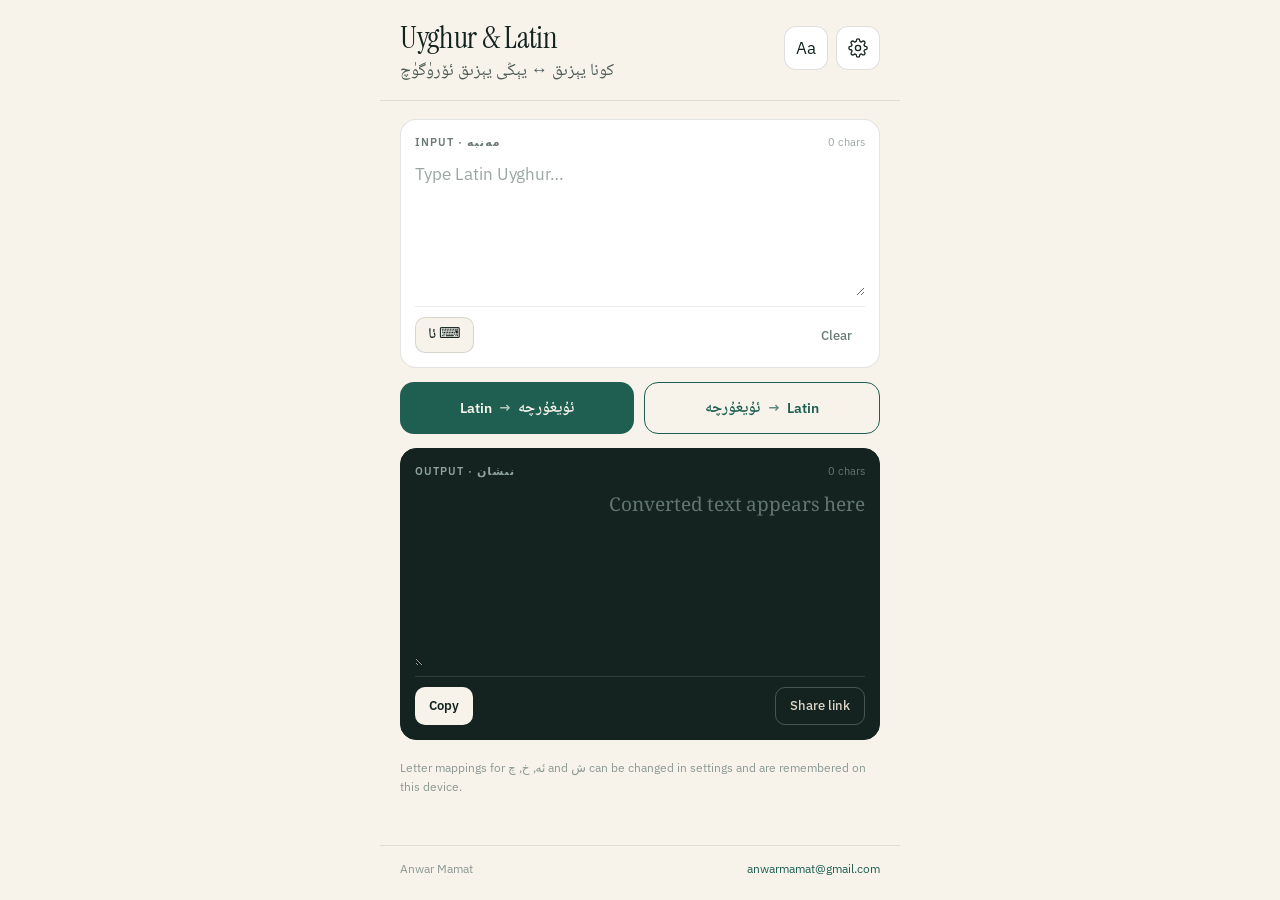
==== index.html @ f1167381 "Updated UI" ====
<!DOCTYPE html>
<html lang="en">
<head>
<meta charset="utf-8">
<meta name="viewport" content="width=device-width, initial-scale=1">
<meta name="description" content="Convert between the Uyghur Arabic script (كونا يېزىق) and Latin Uyghur (يېڭى يېزىق).">
<meta name="apple-mobile-web-app-capable" content="yes">
<meta name="apple-mobile-web-app-status-bar-style" content="black-translucent">
<title>Uyghur &amp; Latin — Alphabet Converter</title>
<link rel="preconnect" href="https://fonts.googleapis.com">
<link rel="preconnect" href="https://fonts.gstatic.com" crossorigin>
<link href="https://fonts.googleapis.com/css2?family=Instrument+Serif:ital@0;1&family=IBM+Plex+Sans:wght@400;500;600&family=Noto+Naskh+Arabic:wght@400;500;700&display=swap" rel="stylesheet">
<style>
  *, *::before, *::after { box-sizing: border-box; -webkit-tap-highlight-color: transparent; }

  :root {
    --paper: #F7F3EA;
    --paper-2: #EDE7DA;
    --keys-bg: #E4DFD1;
    --card: #FFFFFF;
    --ink: #14231F;
    --ink-2: #4A5A55;
    --muted: #6B7A75;
    --muted-2: #8B9893;
    --faint: #9AA7A2;
    --green: #1E5F52;
    --green-dark: #17493F;
    --rust: #C2542A;
    --line: rgba(20, 35, 31, 0.12);
    --line-soft: rgba(20, 35, 31, 0.08);
    --line-strong: rgba(20, 35, 31, 0.14);
    --on-dark: #F7F3EA;
    --on-dark-muted: #8FA39C;
    --on-dark-faint: #62766F;
    --serif: 'Instrument Serif', Georgia, 'Times New Roman', serif;
    --sans: 'IBM Plex Sans', system-ui, -apple-system, sans-serif;
    --arabic: 'Noto Naskh Arabic', 'UKIJ Tuz Tom', 'Scheherazade New', serif;
  }

  html { -webkit-text-size-adjust: 100%; }
  body {
    margin: 0;
    background: var(--paper-2);
    color: var(--ink);
    font-family: var(--sans);
    font-size: 15px;
    line-height: 1.5;
  }
  button { font-family: inherit; }
  textarea { font-family: inherit; }
  a { color: var(--green); text-decoration: none; }
  a:hover { color: var(--rust); }
  :focus-visible { outline: 2px solid var(--green); outline-offset: 2px; }

  @keyframes riseIn {
    from { transform: translateY(14px); opacity: 0; }
    to   { transform: translateY(0);    opacity: 1; }
  }

  .app {
    min-height: 100vh;
    min-height: 100dvh;
    background: var(--paper);
    display: flex;
    flex-direction: column;
    align-items: center;
  }
  .shell {
    width: 100%;
    max-width: 520px;
    display: flex;
    flex-direction: column;
    min-height: 100vh;
    min-height: 100dvh;
  }

  /* ---------- header ---------- */
  .site-head {
    padding: 22px 20px 16px;
    display: flex;
    align-items: flex-start;
    justify-content: space-between;
    gap: 12px;
    border-bottom: 1px solid rgba(20, 35, 31, 0.10);
  }
  .titles { display: flex; flex-direction: column; gap: 4px; }
  .titles h1 {
    margin: 0;
    font-family: var(--serif);
    font-size: 31px;
    font-weight: 400;
    line-height: 1.05;
    letter-spacing: -0.01em;
  }
  .subtitle {
    font-family: var(--arabic);
    direction: rtl;
    font-size: 17px;
    color: var(--ink-2);
    line-height: 1.5;
  }
  .head-actions { display: flex; gap: 8px; flex-shrink: 0; padding-top: 4px; }
  .icon-btn {
    width: 44px;
    height: 44px;
    border-radius: 12px;
    border: 1px solid var(--line-strong);
    background: var(--card);
    color: var(--ink);
    font-size: 17px;
    cursor: pointer;
    display: flex;
    align-items: center;
    justify-content: center;
    transition: border-color 0.15s, color 0.15s;
  }
  .icon-btn:hover { border-color: var(--green); color: var(--green); }

  /* ---------- main ---------- */
  main {
    flex: 1;
    padding: 18px 20px 24px;
    display: flex;
    flex-direction: column;
    gap: 14px;
  }
  .pane {
    background: var(--card);
    border: 1px solid var(--line);
    border-radius: 16px;
    padding: 14px;
    display: flex;
    flex-direction: column;
    gap: 10px;
  }
  .pane--out { background: var(--ink); border-color: var(--ink); }
  .pane-head {
    display: flex;
    align-items: baseline;
    justify-content: space-between;
    gap: 10px;
  }
  .pane-head label {
    font-size: 11px;
    font-weight: 600;
    letter-spacing: 0.09em;
    text-transform: uppercase;
    color: var(--muted);
  }
  .pane--out .pane-head label { color: var(--on-dark-muted); }
  .count { font-size: 11px; font-variant-numeric: tabular-nums; color: var(--faint); }
  .pane--out .count { color: var(--on-dark-faint); }

  .pane textarea {
    width: 100%;
    min-height: 118px;
    resize: vertical;
    border: 0;
    outline: none;
    background: transparent;
    color: var(--ink);
    font-size: 17px;
    line-height: 1.6;
    padding: 0;
  }
  .pane textarea::placeholder { color: var(--faint); }
  .pane textarea[dir="rtl"] { font-family: var(--arabic); font-size: 19px; line-height: 1.85; }
  .pane--out textarea { color: var(--on-dark); font-size: 18px; line-height: 1.7; }
  .pane--out textarea::placeholder { color: var(--on-dark-faint); }

  .pane-foot {
    display: flex;
    gap: 8px;
    align-items: center;
    border-top: 1px solid var(--line-soft);
    padding-top: 10px;
  }
  .pane--out .pane-foot { border-top-color: rgba(247, 243, 234, 0.12); }

  .chip {
    height: 36px;
    padding: 0 12px;
    border-radius: 10px;
    border: 1px solid var(--line-strong);
    background: var(--paper);
    color: var(--ink);
    font-size: 13px;
    font-weight: 500;
    cursor: pointer;
    transition: border-color 0.15s, background 0.15s;
  }
  .chip:hover { border-color: var(--green); }
  .chip[aria-pressed="true"] { background: var(--green); border-color: var(--green); color: var(--on-dark); }
  .chip--arabic { font-family: var(--arabic); font-size: 15px; }
  .chip--ghost {
    border-color: transparent;
    background: transparent;
    color: var(--muted);
    margin-left: auto;
  }
  .chip--ghost:hover { color: var(--rust); border-color: transparent; }

  .btn-solid-light {
    height: 38px;
    padding: 0 14px;
    border-radius: 10px;
    border: 0;
    background: var(--on-dark);
    color: var(--ink);
    font-size: 13px;
    font-weight: 600;
    cursor: pointer;
    transition: background 0.15s;
  }
  .btn-solid-light:hover { background: #FFFFFF; }
  .btn-outline-dark {
    height: 38px;
    padding: 0 14px;
    border-radius: 10px;
    border: 1px solid rgba(247, 243, 234, 0.24);
    background: transparent;
    color: #DCD6C7;
    font-size: 13px;
    font-weight: 500;
    cursor: pointer;
    margin-left: auto;
    transition: border-color 0.15s, color 0.15s;
  }
  .btn-outline-dark:hover { border-color: var(--on-dark); color: #FFFFFF; }

  /* ---------- convert ---------- */
  .convert { display: flex; gap: 10px; }
  .convert button {
    flex: 1;
    min-height: 52px;
    border-radius: 14px;
    font-size: 14px;
    font-weight: 600;
    letter-spacing: 0.01em;
    cursor: pointer;
    display: flex;
    align-items: center;
    justify-content: center;
    gap: 7px;
    transition: background 0.15s;
  }
  .convert .primary { border: 0; background: var(--green); color: var(--paper); }
  .convert .primary:hover { background: var(--green-dark); }
  .convert .secondary { border: 1px solid var(--green); background: transparent; color: var(--green); }
  .convert .secondary:hover { background: rgba(30, 95, 82, 0.07); }
  .convert .arrow { opacity: 0.7; }
  .convert .script { font-family: var(--arabic); font-size: 16px; }

  /* ---------- keyboard ---------- */
  .keyboard {
    background: var(--keys-bg);
    border: 1px solid rgba(20, 35, 31, 0.10);
    border-radius: 16px;
    padding: 10px;
    display: flex;
    flex-direction: column;
    gap: 6px;
  }
  .keyboard[hidden] { display: none; }
  .key-grid {
    display: grid;
    grid-template-columns: repeat(8, 1fr);
    gap: 6px;
    direction: rtl;
  }
  .key-row { display: flex; gap: 6px; }
  .key {
    height: 44px;
    border-radius: 9px;
    border: 1px solid rgba(20, 35, 31, 0.10);
    background: var(--card);
    color: var(--ink);
    font-family: var(--arabic);
    font-size: 19px;
    cursor: pointer;
    padding: 0;
  }
  .key:active { background: var(--green); color: #FFFFFF; }
  .key--wide { flex: 1; font-family: var(--sans); font-size: 12px; font-weight: 500; color: var(--muted); }
  .key--back { width: 96px; font-family: var(--sans); font-size: 14px; color: var(--muted); }

  .note { margin: 4px 0 0; font-size: 12px; line-height: 1.6; color: var(--muted-2); }

  /* ---------- footer ---------- */
  .site-foot {
    padding: 14px 20px 22px;
    border-top: 1px solid rgba(20, 35, 31, 0.10);
    display: flex;
    justify-content: space-between;
    align-items: center;
    gap: 10px;
    font-size: 12px;
    color: var(--muted-2);
  }

  /* ---------- sheets ---------- */
  .scrim {
    position: fixed;
    inset: 0;
    background: rgba(20, 35, 31, 0.42);
    display: flex;
    align-items: flex-end;
    justify-content: center;
    z-index: 40;
  }
  .scrim[hidden] { display: none; }
  .sheet {
    width: 100%;
    max-width: 520px;
    background: var(--paper);
    border-radius: 20px 20px 0 0;
    padding: 20px 20px 26px;
    display: flex;
    flex-direction: column;
    gap: 16px;
    animation: riseIn 0.22s ease-out;
    max-height: 88vh;
    overflow: auto;
  }
  .sheet-head { display: flex; align-items: center; justify-content: space-between; }
  .sheet-head h2 { margin: 0; font-family: var(--serif); font-size: 25px; font-weight: 400; }
  .sheet-close {
    width: 36px;
    height: 36px;
    border-radius: 10px;
    border: 1px solid var(--line-strong);
    background: var(--card);
    color: var(--ink);
    font-size: 15px;
    cursor: pointer;
  }
  .sheet-note { margin: 0; font-size: 12px; line-height: 1.6; color: var(--muted); }

  .setting {
    display: flex;
    align-items: center;
    justify-content: space-between;
    gap: 12px;
    background: var(--card);
    border: 1px solid var(--line);
    border-radius: 14px;
    padding: 12px 14px;
  }
  .setting-id { display: flex; align-items: center; gap: 12px; }
  .setting-glyph {
    font-family: var(--arabic);
    font-size: 26px;
    line-height: 1;
    color: var(--green);
    min-width: 34px;
  }
  .setting-note { font-size: 12px; color: var(--muted); }
  .setting-note code {
    font-family: ui-monospace, SFMono-Regular, Menlo, monospace;
    font-size: 11px;
    background: var(--paper-2);
    padding: 1px 4px;
    border-radius: 4px;
  }
  .choices { display: flex; gap: 6px; flex-shrink: 0; }
  .choice {
    min-width: 46px;
    height: 40px;
    padding: 0 12px;
    border-radius: 10px;
    border: 1px solid var(--line-strong);
    background: var(--paper);
    color: var(--ink);
    font-size: 14px;
    font-weight: 600;
    cursor: pointer;
    transition: background 0.15s, border-color 0.15s, color 0.15s;
  }
  .choice[aria-pressed="true"] { background: var(--green); border-color: var(--green); color: var(--paper); }

  .chart-grid { display: grid; grid-template-columns: repeat(4, 1fr); gap: 8px; }
  .chart-cell {
    background: var(--card);
    border: 1px solid var(--line);
    border-radius: 12px;
    padding: 10px 6px;
    display: flex;
    flex-direction: column;
    align-items: center;
    gap: 4px;
  }
  .chart-uyghur { font-family: var(--arabic); font-size: 24px; line-height: 1.1; color: var(--ink); }
  .chart-latin { font-size: 13px; font-weight: 600; color: var(--green); }

  @media (max-width: 380px) {
    .titles h1 { font-size: 27px; }
    .convert button { font-size: 13px; }
  }
</style>
</head>
<body>

<div class="app">
  <div class="shell">

    <header class="site-head">
      <div class="titles">
        <h1>Uyghur &amp; Latin</h1>
        <div class="subtitle" lang="ug" dir="rtl">كونا يېزىق ↔ يېڭى يېزىق ئۆرۈگۈچ</div>
      </div>
      <div class="head-actions">
        <button type="button" class="icon-btn" id="btnChart" aria-label="Alphabet chart">Aa</button>
        <button type="button" class="icon-btn" id="btnSettings" aria-label="Letter mapping settings">
          <svg width="20" height="20" viewBox="0 0 24 24" fill="none" stroke="currentColor" stroke-width="1.6" stroke-linecap="round" stroke-linejoin="round" aria-hidden="true"><circle cx="12" cy="12" r="3.1"></circle><path d="M19.4 15a1.65 1.65 0 0 0 .33 1.82l.06.06a2 2 0 1 1-2.83 2.83l-.06-.06a1.65 1.65 0 0 0-1.82-.33 1.65 1.65 0 0 0-1 1.51V21a2 2 0 1 1-4 0v-.09A1.65 1.65 0 0 0 9 19.4a1.65 1.65 0 0 0-1.82.33l-.06.06a2 2 0 1 1-2.83-2.83l.06-.06a1.65 1.65 0 0 0 .33-1.82 1.65 1.65 0 0 0-1.51-1H3a2 2 0 1 1 0-4h.09A1.65 1.65 0 0 0 4.6 9a1.65 1.65 0 0 0-.33-1.82l-.06-.06a2 2 0 1 1 2.83-2.83l.06.06A1.65 1.65 0 0 0 9 4.6h.09A1.65 1.65 0 0 0 10.09 3.1V3a2 2 0 1 1 4 0v.09a1.65 1.65 0 0 0 1 1.51 1.65 1.65 0 0 0 1.82-.33l.06-.06a2 2 0 1 1 2.83 2.83l-.06.06a1.65 1.65 0 0 0-.33 1.82v.09a1.65 1.65 0 0 0 1.51 1H21a2 2 0 1 1 0 4h-.09a1.65 1.65 0 0 0-1.51 1z"></path></svg>
        </button>
      </div>
    </header>

    <main>
      <section class="pane">
        <div class="pane-head">
          <label for="txtInput">Input · <span lang="ug" dir="rtl">مەنبە</span></label>
          <span class="count" id="inCount">0 chars</span>
        </div>
        <textarea id="txtInput" rows="5" dir="ltr" spellcheck="false" autocapitalize="none" placeholder="Type Latin Uyghur…"></textarea>
        <div class="pane-foot">
          <button type="button" class="chip chip--arabic" id="btnKeyboard" aria-pressed="false" aria-controls="keyboard">ئا ⌨</button>
          <button type="button" class="chip chip--ghost" id="btnClear">Clear</button>
        </div>
      </section>

      <section class="keyboard" id="keyboard" hidden aria-label="Uyghur keyboard">
        <div class="key-grid" id="keyGrid"></div>
        <div class="key-row">
          <button type="button" class="key key--wide" id="keySpace">space</button>
          <button type="button" class="key key--back" id="keyBack" aria-label="Backspace">⌫</button>
        </div>
      </section>

      <div class="convert">
        <button type="button" class="primary" id="btnL2U">Latin <span class="arrow">→</span> <span class="script" lang="ug">ئۇيغۇرچە</span></button>
        <button type="button" class="secondary" id="btnU2L"><span class="script" lang="ug">ئۇيغۇرچە</span> <span class="arrow">→</span> Latin</button>
      </div>

      <section class="pane pane--out">
        <div class="pane-head">
          <label for="txtOutput">Output · <span lang="ug" dir="rtl">نىشان</span></label>
          <span class="count" id="outCount">0 chars</span>
        </div>
        <textarea id="txtOutput" rows="5" dir="rtl" spellcheck="false" placeholder="Converted text appears here"></textarea>
        <div class="pane-foot">
          <button type="button" class="btn-solid-light" id="btnCopy">Copy</button>
          <button type="button" class="btn-outline-dark" id="btnShare">Share link</button>
        </div>
      </section>

      <p class="note">Letter mappings for <span lang="ug">ئە</span>, <span lang="ug">خ</span>, <span lang="ug">چ</span> and <span lang="ug">ش</span> can be changed in settings and are remembered on this device.</p>
    </main>

    <footer class="site-foot">
      <span>Anwar Mamat</span>
      <a href="mailto:anwarmamat@gmail.com">anwarmamat@gmail.com</a>
    </footer>
  </div>

  <div class="scrim" id="settingsScrim" hidden>
    <div class="sheet" role="dialog" aria-modal="true" aria-label="Letter mappings">
      <div class="sheet-head">
        <h2>Letter mappings</h2>
        <button type="button" class="sheet-close" data-close aria-label="Close">✕</button>
      </div>
      <div id="settingRows" style="display:flex; flex-direction:column; gap:10px;"></div>
      <p class="sheet-note" id="settingsHint"></p>
    </div>
  </div>

  <div class="scrim" id="chartScrim" hidden>
    <div class="sheet" role="dialog" aria-modal="true" aria-label="Alphabet">
      <div class="sheet-head">
        <h2>Alphabet</h2>
        <button type="button" class="sheet-close" data-close aria-label="Close">✕</button>
      </div>
      <p class="sheet-note">Reflects your current settings.</p>
      <div class="chart-grid" id="chartGrid"></div>
    </div>
  </div>
</div>

<script>
(function () {
  'use strict';

  var STORE = 'uyghur-latin-settings-v1';

  /* ------------------------------------------------------------------
     Transliteration tables.

     One table serves both directions. Each entry is [latin, arabic] and
     may carry a third element `true` marking it an ALIAS: an alternate
     spelling accepted when converting Latin -> Arabic, but never emitted
     when converting Arabic -> Latin. Aliases are what keep the legacy
     `c` for چ usable without making چ round-trip as "c".
     ------------------------------------------------------------------ */

  var BASE = [
    ['a', 'ا'], ['b', 'ب'], ['p', 'پ'], ['t', 'ت'],
    ['j', 'ج'], ['d', 'د'], ['r', 'ر'], ['z', 'ز'],
    ['zh', 'ژ'], ['s', 'س'], ['gh', 'غ'], ['f', 'ف'],
    ['k', 'ك'], ['g', 'گ'], ['ng', 'ڭ'], ['l', 'ل'],
    ['m', 'م'], ['n', 'ن'], ['o', 'و'], ['u', 'ۇ'],
    ['ö', 'ۆ'], ['ü', 'ۈ'], ['w', 'ۋ'],
    ['i', 'ى'], ['y', 'ي'],
    ['c', 'چ', true]          // legacy typing alias for چ
  ];

  var PUNCT = [
    ['?', '؟'],               // ؟
    [',', '،'],               // ،
    [';', '؛'],               // ؛
    ['.', '۔'],               // ۔  (U+06D4 ARABIC FULL STOP)
    ['.', 'ٜ', true]          // accept the combining mark older
                                   // builds wrote here, never emit it
  ];

  // Vowels, keyed by Arabic letter: these take a leading hamza (ئ) when
  // they open a word.
  var VOWELS = 'اەېىوۇۆۈ';
  var HAMZA = 'ئ';
  // Characters after which the next letter counts as word-initial.
  var BREAKS = ' \n\r\t\'".,:;?!()،؛؟۔«»—–-';

  var KEYS = (
    'ئ ا ە ب پ ت ج چ خ د ' +
    'ر ز ژ س ش غ ف ق ك گ ' +
    'ڭ ل م ن ھ و ۇ ۆ ۈ ۋ ' +
    'ې ى ي ، ؟ ۔'
  ).split(' ');

  // Canonical Uyghur alphabet order, for the chart.
  var ORDER = (
    'ا ە ب پ ت ج چ خ د ر ' +
    'ز ژ س ش غ ف ق ك گ ڭ ' +
    'ل م ن ھ و ۇ ۆ ۈ ۋ ې ' +
    'ى ي'
  ).split(' ');

  /* Build the settings-dependent part of the table. */
  function buildTable(cfg) {
    var t = BASE.concat(PUNCT);

    // خ  and  ھ
    if (cfg.h === 'x') {
      t = t.concat([['x', 'خ'], ['h', 'ھ']]);
    } else {
      // h is spoken for by خ, so ھ takes the digraph hh (plus ⱨ, the
      // Yengi Yeziq letter, as an alias). Without this ھ was untypable.
      t = t.concat([
        ['h', 'خ'],
        ['hh', 'ھ'],
        ['ⱨ', 'ھ', true]
      ]);
    }

    // چ  and  ق
    if (cfg.q === 'ch') {
      t = t.concat([['ch', 'چ'], ['q', 'ق']]);
    } else {
      // q is spoken for by چ, so ق takes the digraph qh (plus ⱪ).
      // Without this ق was untypable.
      t = t.concat([
        ['q', 'چ'],
        ['qh', 'ق'],
        ['ⱪ', 'ق', true]
      ]);
    }

    // ش
    t = t.concat(cfg.sh === 'sh' ? [['sh', 'ش']] : [['x', 'ش']]);

    // ە  and  ې
    if (cfg.e === 'e') {
      t = t.concat([
        ['e', 'ە'], ['ë', 'ې'],
        ['é', 'ې', true], ['è', 'ې', true]
      ]);
    } else {
      t = t.concat([
        ['ë', 'ە'],
        ['é', 'ە', true], ['è', 'ە', true],
        ['e', 'ې']
      ]);
    }
    return t;
  }

  /* Latin -> Arabic lookups, split by length so a two-letter entry can
     never be matched by its first character alone. */
  function forwardMaps(cfg) {
    var one = {}, two = {};
    buildTable(cfg).forEach(function (row) {
      var bucket = row[0].length === 2 ? two : one;
      if (!(row[0] in bucket)) bucket[row[0]] = row[1];
    });
    return { one: one, two: two };
  }

  /* Arabic -> Latin, primaries only: aliases never win the reverse. */
  function reverseMap(cfg) {
    var rev = {};
    buildTable(cfg).forEach(function (row) {
      if (row[2]) return;
      if (!(row[1] in rev)) rev[row[1]] = row[0];
    });
    // Legacy: clean up the combining mark old builds emitted for '.'
    if (!('ٜ' in rev)) rev['ٜ'] = '.';
    return rev;
  }

  function latinToUyghur(src, cfg) {
    var m = forwardMaps(cfg);
    var s = String(src || '').toLowerCase();
    var out = '';
    var i = 0;
    while (i < s.length) {
      var latin = null, arabic = null;

      if (i + 1 < s.length) {
        var pair = s.substr(i, 2);
        if (pair in m.two) { latin = pair; arabic = m.two[pair]; }
      }
      if (arabic === null && s[i] in m.one) {
        latin = s[i];
        arabic = m.one[s[i]];
      }
      if (arabic === null) {
        // Unknown character passes through. The apostrophe is a syllable
        // separator ("bi'ologiye") and is consumed here.
        if (s[i] !== '\'') out += s[i];
        i += 1;
        continue;
      }

      var wordStart = i === 0 || BREAKS.indexOf(s[i - 1]) !== -1;
      if (wordStart && VOWELS.indexOf(arabic) !== -1) out += HAMZA;
      out += arabic;
      i += latin.length;
    }
    return out;
  }

  function uyghurToLatin(src, cfg) {
    var rev = reverseMap(cfg);
    var s = String(src || '');
    var out = '';
    var afterLetter = false;
    for (var i = 0; i < s.length; i++) {
      var ch = s[i];
      if (ch === HAMZA) {
        // Word-initial hamza is silent; mid-word it marks a syllable
        // boundary and comes back as an apostrophe.
        if (afterLetter) out += '\'';
        afterLetter = false;
        continue;
      }
      if (ch in rev) {
        out += rev[ch];
        afterLetter = true;
      } else {
        out += ch;
        afterLetter = false;
      }
    }
    return out;
  }

  /* ------------------------------------------------------------------
     State
     ------------------------------------------------------------------ */

  var state = { mode: 'l2u', e: 'e', h: 'x', q: 'ch', sh: 'sh' };

  function loadSettings() {
    try {
      var saved = JSON.parse(localStorage.getItem(STORE) || 'null');
      if (saved) {
        if (saved.e === 'e' || saved.e === 'ë') state.e = saved.e;
        if (saved.h === 'x' || saved.h === 'h') state.h = saved.h;
        if (saved.q === 'ch' || saved.q === 'q') state.q = saved.q;
        if (saved.sh === 'sh' || saved.sh === 'x') state.sh = saved.sh;
      }
    } catch (err) { /* private mode, corrupt JSON — defaults are fine */ }
    resolveConflict('sh');
  }

  function saveSettings() {
    try {
      localStorage.setItem(STORE, JSON.stringify({
        e: state.e, h: state.h, q: state.q, sh: state.sh
      }));
    } catch (err) { /* ignore */ }
  }

  // خ=x and ش=x would both claim the letter x. Whichever the user just
  // touched wins; the other moves to its alternative.
  function resolveConflict(touched) {
    if (state.h === 'x' && state.sh === 'x') {
      if (touched === 'sh') state.h = 'h';
      else state.sh = 'sh';
    }
  }

  /* ------------------------------------------------------------------
     DOM
     ------------------------------------------------------------------ */

  var $ = function (id) { return document.getElementById(id); };
  var input = $('txtInput'), output = $('txtOutput');
  var inCount = $('inCount'), outCount = $('outCount');
  var keyboard = $('keyboard'), btnKeyboard = $('btnKeyboard');
  var settingsScrim = $('settingsScrim'), chartScrim = $('chartScrim');
  var copyTimer = null, shareTimer = null;

  function syncDirection() {
    var latinFirst = state.mode === 'l2u';
    input.dir = latinFirst ? 'ltr' : 'rtl';
    output.dir = latinFirst ? 'rtl' : 'ltr';
    input.placeholder = latinFirst
      ? 'Type Latin Uyghur…'
      : 'ئۇيغۇر يېزىقىدا كىرگۈزۈڭ…';
  }

  function syncCounts() {
    inCount.textContent = input.value.length + ' chars';
    outCount.textContent = output.value.length + ' chars';
  }

  function convert(mode) {
    state.mode = mode;
    output.value = mode === 'l2u'
      ? latinToUyghur(input.value, state)
      : uyghurToLatin(input.value, state);
    syncDirection();
    syncCounts();
  }

  function insertAtCaret(text) {
    var start = input.selectionStart, end = input.selectionEnd;
    if (typeof start !== 'number') {
      input.value += text;
    } else {
      input.value = input.value.slice(0, start) + text + input.value.slice(end);
      input.selectionStart = input.selectionEnd = start + text.length;
    }
    input.focus();
    syncCounts();
  }

  function flash(button, label, timerRef) {
    var original = timerRef.original || button.textContent;
    timerRef.original = original;
    button.textContent = label;
    clearTimeout(timerRef.id);
    timerRef.id = setTimeout(function () { button.textContent = original; }, 1700);
  }

  /* ---- keyboard ---- */
  (function buildKeyboard() {
    var grid = $('keyGrid');
    KEYS.forEach(function (ch) {
      var b = document.createElement('button');
      b.type = 'button';
      b.className = 'key';
      b.textContent = ch;
      b.addEventListener('click', function () { insertAtCaret(ch); });
      grid.appendChild(b);
    });
    $('keySpace').addEventListener('click', function () { insertAtCaret(' '); });
    $('keyBack').addEventListener('click', function () {
      var start = input.selectionStart, end = input.selectionEnd;
      if (typeof start !== 'number') {
        input.value = input.value.slice(0, -1);
      } else if (start !== end) {
        input.value = input.value.slice(0, start) + input.value.slice(end);
        input.selectionStart = input.selectionEnd = start;
      } else if (start > 0) {
        input.value = input.value.slice(0, start - 1) + input.value.slice(start);
        input.selectionStart = input.selectionEnd = start - 1;
      }
      input.focus();
      syncCounts();
    });
  })();

  /* ---- settings sheet ---- */
  var SETTING_DEFS = [
    { key: 'e',  glyph: 'ئە', choices: ['e', 'ë'],
      note: function () {
        return state.e === 'e'
          ? 'e → ە, ë → ې'
          : 'ë → ە, e → ې';
      } },
    { key: 'h',  glyph: 'خ', choices: ['x', 'h'],
      note: function () {
        return state.h === 'x'
          ? 'x → خ, h → ھ'
          : 'h → خ, hh → ھ';
      } },
    { key: 'q',  glyph: 'چ', choices: ['ch', 'q'],
      note: function () {
        return state.q === 'ch'
          ? 'ch → چ, q → ق'
          : 'q → چ, qh → ق';
      } },
    { key: 'sh', glyph: 'ش', choices: ['sh', 'x'],
      note: function () {
        return state.sh === 'sh'
          ? 'sh → ش'
          : 'x → ش';
      } }
  ];

  function renderSettings() {
    var host = $('settingRows');
    host.textContent = '';
    SETTING_DEFS.forEach(function (def) {
      var row = document.createElement('div');
      row.className = 'setting';

      var id = document.createElement('div');
      id.className = 'setting-id';
      var glyph = document.createElement('span');
      glyph.className = 'setting-glyph';
      glyph.lang = 'ug';
      glyph.textContent = def.glyph;
      var note = document.createElement('span');
      note.className = 'setting-note';
      note.textContent = def.note();
      id.appendChild(glyph);
      id.appendChild(note);

      var choices = document.createElement('div');
      choices.className = 'choices';
      def.choices.forEach(function (value) {
        var b = document.createElement('button');
        b.type = 'button';
        b.className = 'choice';
        b.textContent = value;
        b.setAttribute('aria-pressed', String(state[def.key] === value));
        b.addEventListener('click', function () {
          state[def.key] = value;
          resolveConflict(def.key);
          saveSettings();
          renderSettings();
          renderChart();
          if (output.value) convert(state.mode);
        });
        choices.appendChild(b);
      });

      row.appendChild(id);
      row.appendChild(choices);
      host.appendChild(row);
    });

    $('settingsHint').textContent =
      'x cannot stand for both خ and ش, so choosing one moves the other. ' +
      'When h or q is taken by خ or چ, the digraphs hh and qh cover ھ and ق.';
  }

  /* ---- alphabet chart ---- */
  function renderChart() {
    var rev = reverseMap(state);
    var grid = $('chartGrid');
    grid.textContent = '';
    ORDER.forEach(function (arabic) {
      var latin = rev[arabic];
      if (!latin) return;
      var cell = document.createElement('div');
      cell.className = 'chart-cell';
      var u = document.createElement('span');
      u.className = 'chart-uyghur';
      u.lang = 'ug';
      u.textContent = VOWELS.indexOf(arabic) !== -1 ? HAMZA + arabic : arabic;
      var l = document.createElement('span');
      l.className = 'chart-latin';
      l.textContent = latin;
      cell.appendChild(u);
      cell.appendChild(l);
      grid.appendChild(cell);
    });
  }

  /* ---- sheets open/close ---- */
  function openSheet(scrim) {
    settingsScrim.hidden = true;
    chartScrim.hidden = true;
    scrim.hidden = false;
  }
  function closeSheets() {
    settingsScrim.hidden = true;
    chartScrim.hidden = true;
  }
  [settingsScrim, chartScrim].forEach(function (scrim) {
    scrim.addEventListener('click', function (ev) {
      if (ev.target === scrim || ev.target.hasAttribute('data-close')) closeSheets();
    });
  });
  document.addEventListener('keydown', function (ev) {
    if (ev.key === 'Escape') closeSheets();
  });

  /* ---- wiring ---- */
  $('btnL2U').addEventListener('click', function () { convert('l2u'); });
  $('btnU2L').addEventListener('click', function () { convert('u2l'); });
  input.addEventListener('input', syncCounts);
  output.addEventListener('input', syncCounts);

  $('btnClear').addEventListener('click', function () {
    input.value = '';
    output.value = '';
    syncCounts();
    input.focus();
  });

  btnKeyboard.addEventListener('click', function () {
    var open = keyboard.hidden;
    keyboard.hidden = !open;
    btnKeyboard.setAttribute('aria-pressed', String(open));
  });

  var copyRef = {}, shareRef = {};
  $('btnCopy').addEventListener('click', function () {
    var btn = this;
    if (!output.value) return;
    if (navigator.clipboard && navigator.clipboard.writeText) {
      navigator.clipboard.writeText(output.value).then(
        function () { flash(btn, 'Copied', copyRef); },
        function () { flash(btn, 'Press ⌘C', copyRef); }
      );
    } else {
      output.select();
      flash(btn, 'Press ⌘C', copyRef);
    }
  });

  $('btnShare').addEventListener('click', function () {
    var btn = this;
    var url;
    try {
      url = new URL(location.href);
      url.search = '?t=' + encodeURIComponent(input.value) + '&m=' + state.mode;
      url = url.toString();
    } catch (err) { return; }
    if (navigator.clipboard && navigator.clipboard.writeText) {
      navigator.clipboard.writeText(url).then(
        function () { flash(btn, 'Link copied', shareRef); },
        function () { flash(btn, 'Copy failed', shareRef); }
      );
    } else {
      flash(btn, 'Copy failed', shareRef);
    }
  });

  $('btnSettings').addEventListener('click', function () { openSheet(settingsScrim); });
  $('btnChart').addEventListener('click', function () { openSheet(chartScrim); });

  /* ---- boot ---- */
  loadSettings();
  renderSettings();
  renderChart();

  try {
    var params = new URLSearchParams(location.search);
    var shared = params.get('t');
    if (shared) {
      input.value = shared;
      state.mode = params.get('m') === 'u2l' ? 'u2l' : 'l2u';
      convert(state.mode);
    }
  } catch (err) { /* ignore */ }

  syncDirection();
  syncCounts();
})();
</script>
</body>
</html>
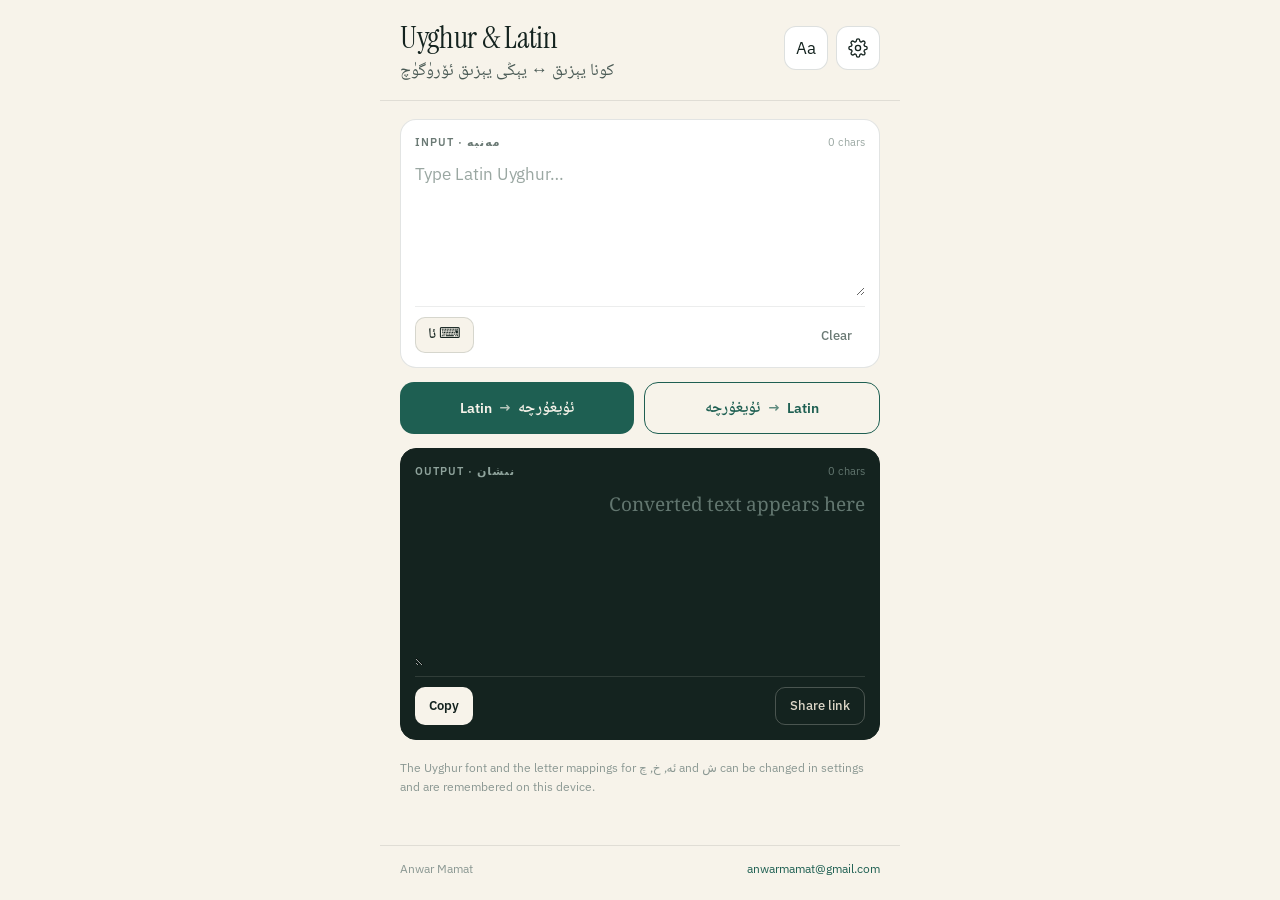
==== commit 87ce8fe7: "Added Uyghur fonts" ====
--- a/index.html
+++ b/index.html
@@ -12,6 +12,40 @@
 <link href="https://fonts.googleapis.com/css2?family=Instrument+Serif:ital@0;1&family=IBM+Plex+Sans:wght@400;500;600&family=Noto+Naskh+Arabic:wght@400;500;700&display=swap" rel="stylesheet">
 <style>
   *, *::before, *::after { box-sizing: border-box; -webkit-tap-highlight-color: transparent; }
+
+  /* UKIJ faces, self-hosted. Subset to Latin + Arabic and converted to
+     woff2 (pixel-identical to the originals). `local()` first, so anyone
+     with the desktop font installed renders from disk and downloads
+     nothing; everyone else pulls ~25 KB, and only for the face they
+     actually pick. Fonts are free from http://www.ukij.org */
+  @font-face {
+    font-family: 'UKIJ Tuz Basma';
+    src: local('UKIJ Tuz Basma'), url('fonts/UKIJTuzBasma.woff2') format('woff2');
+    font-weight: 400;
+    font-style: normal;
+    font-display: swap;
+  }
+  @font-face {
+    font-family: 'UKIJ Tuz Kitab';
+    src: local('UKIJ Tuz Kitab'), url('fonts/UKIJTuzKitab.woff2') format('woff2');
+    font-weight: 400;
+    font-style: normal;
+    font-display: swap;
+  }
+  @font-face {
+    font-family: 'UKIJ Basma Qara';
+    src: local('UKIJ Basma Qara'), url('fonts/UKIJBasmaQara.woff2') format('woff2');
+    font-weight: 400;
+    font-style: normal;
+    font-display: swap;
+  }
+  @font-face {
+    font-family: 'UKIJ Tuz Gezit';
+    src: local('UKIJ Tuz Gezit'), url('fonts/UKIJTuzGezit.woff2') format('woff2');
+    font-weight: 400;
+    font-style: normal;
+    font-display: swap;
+  }
 
   :root {
     --paper: #F7F3EA;
@@ -378,6 +412,51 @@
   }
   .choice[aria-pressed="true"] { background: var(--green); border-color: var(--green); color: var(--paper); }
 
+  .sheet-section { display: flex; flex-direction: column; gap: 10px; }
+  .section-label {
+    font-size: 11px;
+    font-weight: 600;
+    letter-spacing: 0.09em;
+    text-transform: uppercase;
+    color: var(--muted);
+  }
+
+  .font-list { display: flex; flex-direction: column; gap: 8px; }
+  .font-row {
+    display: flex;
+    align-items: center;
+    justify-content: space-between;
+    gap: 12px;
+    width: 100%;
+    background: var(--card);
+    border: 1px solid var(--line);
+    border-radius: 14px;
+    padding: 11px 14px;
+    font: inherit;
+    color: var(--ink);
+    text-align: left;
+    cursor: pointer;
+    transition: border-color 0.15s, box-shadow 0.15s;
+  }
+  .font-row:hover { border-color: var(--green); }
+  .font-row[aria-pressed="true"] {
+    border-color: var(--green);
+    box-shadow: inset 0 0 0 1px var(--green);
+  }
+  .font-meta { display: flex; flex-direction: column; gap: 2px; flex-shrink: 0; }
+  .font-name { font-size: 13px; font-weight: 600; }
+  .font-row[aria-pressed="true"] .font-name { color: var(--green); }
+  .font-state { font-size: 11px; color: var(--muted); }
+  .font-sample {
+    direction: rtl;
+    font-size: 22px;
+    line-height: 1.5;
+    white-space: nowrap;
+    overflow: hidden;
+    text-overflow: ellipsis;
+    min-width: 0;
+  }
+
   .chart-grid { display: grid; grid-template-columns: repeat(4, 1fr); gap: 8px; }
   .chart-cell {
     background: var(--card);
@@ -454,7 +533,7 @@
         </div>
       </section>
 
-      <p class="note">Letter mappings for <span lang="ug">ئە</span>, <span lang="ug">خ</span>, <span lang="ug">چ</span> and <span lang="ug">ش</span> can be changed in settings and are remembered on this device.</p>
+      <p class="note">The Uyghur font and the letter mappings for <span lang="ug">ئە</span>, <span lang="ug">خ</span>, <span lang="ug">چ</span> and <span lang="ug">ش</span> can be changed in settings and are remembered on this device.</p>
     </main>
 
     <footer class="site-foot">
@@ -464,13 +543,23 @@
   </div>
 
   <div class="scrim" id="settingsScrim" hidden>
-    <div class="sheet" role="dialog" aria-modal="true" aria-label="Letter mappings">
+    <div class="sheet" role="dialog" aria-modal="true" aria-label="Settings">
       <div class="sheet-head">
-        <h2>Letter mappings</h2>
+        <h2>Settings</h2>
         <button type="button" class="sheet-close" data-close aria-label="Close">✕</button>
       </div>
-      <div id="settingRows" style="display:flex; flex-direction:column; gap:10px;"></div>
-      <p class="sheet-note" id="settingsHint"></p>
+
+      <div class="sheet-section">
+        <span class="section-label">Uyghur font</span>
+        <div class="font-list" id="fontRows"></div>
+        <p class="sheet-note" id="fontHint"></p>
+      </div>
+
+      <div class="sheet-section">
+        <span class="section-label">Letter mappings</span>
+        <div id="settingRows" style="display:flex; flex-direction:column; gap:10px;"></div>
+        <p class="sheet-note" id="settingsHint"></p>
+      </div>
     </div>
   </div>
 
@@ -535,6 +624,31 @@
     'ڭ ل م ن ھ و ۇ ۆ ۈ ۋ ' +
     'ې ى ي ، ؟ ۔'
   ).split(' ');
+
+  /* ------------------------------------------------------------------
+     Uyghur display fonts. The four UKIJ faces are the ones Uyghur
+     typesetting actually uses. They are self-hosted (see the @font-face
+     rules above) so every visitor gets them, installed or not; each stack
+     still ends in Noto Naskh Arabic in case a download fails.
+     ------------------------------------------------------------------ */
+  var FONTS = [
+    { id: 'noto',      name: 'Noto Naskh Arabic', note: 'Naskh, the default',   builtin: true },
+    { id: 'tuzbasma',  name: 'UKIJ Tuz Basma',    note: 'Body text' },
+    { id: 'tuzkitab',  name: 'UKIJ Tuz Kitab',    note: 'Body text, wider' },
+    { id: 'basmaqara', name: 'UKIJ Basma Qara',   note: 'Heavier, compact' },
+    { id: 'tuzgezit',  name: 'UKIJ Tuz Gezit',    note: 'Newspaper' }
+  ];
+  FONTS.forEach(function (f) {
+    f.stack = f.builtin
+      ? "'Noto Naskh Arabic', serif"
+      : "'" + f.name + "', 'Noto Naskh Arabic', serif";
+  });
+  var FONT_SAMPLE = 'ئۇيغۇرچە يېزىق';
+
+  function fontById(id) {
+    for (var i = 0; i < FONTS.length; i++) if (FONTS[i].id === id) return FONTS[i];
+    return null;
+  }
 
   // Canonical Uyghur alphabet order, for the chart.
   var ORDER = (
@@ -677,7 +791,7 @@
      State
      ------------------------------------------------------------------ */
 
-  var state = { mode: 'l2u', e: 'e', h: 'x', q: 'ch', sh: 'sh' };
+  var state = { mode: 'l2u', font: 'noto', e: 'e', h: 'x', q: 'ch', sh: 'sh' };
 
   function loadSettings() {
     try {
@@ -687,6 +801,7 @@
         if (saved.h === 'x' || saved.h === 'h') state.h = saved.h;
         if (saved.q === 'ch' || saved.q === 'q') state.q = saved.q;
         if (saved.sh === 'sh' || saved.sh === 'x') state.sh = saved.sh;
+        if (saved.font && fontById(saved.font)) state.font = saved.font;
       }
     } catch (err) { /* private mode, corrupt JSON — defaults are fine */ }
     resolveConflict('sh');
@@ -695,7 +810,7 @@
   function saveSettings() {
     try {
       localStorage.setItem(STORE, JSON.stringify({
-        e: state.e, h: state.h, q: state.q, sh: state.sh
+        e: state.e, h: state.h, q: state.q, sh: state.sh, font: state.font
       }));
     } catch (err) { /* ignore */ }
   }
@@ -791,6 +906,70 @@
     });
   })();
 
+  /* ---- font picker ---- */
+  function applyFont() {
+    var f = fontById(state.font) || FONTS[0];
+    document.documentElement.style.setProperty('--arabic', f.stack);
+  }
+
+  /* The previews are the whole point of the picker, so the faces have to be
+     in hand before the rows are drawn — otherwise all five render in the
+     fallback and look identical. Fetch them the first time the sheet is
+     opened, then redraw. */
+  var fontsWarmed = false;
+  function warmFonts() {
+    if (fontsWarmed) return;
+    fontsWarmed = true;
+    if (!document.fonts || !document.fonts.load || typeof Promise === 'undefined') return;
+    var loads = FONTS.filter(function (f) { return !f.builtin; })
+      .map(function (f) {
+        return document.fonts.load('22px "' + f.name + '"', FONT_SAMPLE);
+      });
+    Promise.all(loads).then(renderFonts, function () { /* offline — swap covers it */ });
+  }
+
+  function renderFonts() {
+    var host = $('fontRows');
+    host.textContent = '';
+    FONTS.forEach(function (f) {
+      var row = document.createElement('button');
+      row.type = 'button';
+      row.className = 'font-row';
+      row.setAttribute('aria-pressed', String(state.font === f.id));
+
+      var meta = document.createElement('div');
+      meta.className = 'font-meta';
+      var name = document.createElement('span');
+      name.className = 'font-name';
+      name.textContent = f.name;
+      var note = document.createElement('span');
+      note.className = 'font-state';
+      note.textContent = f.note;
+      meta.appendChild(name);
+      meta.appendChild(note);
+
+      var sample = document.createElement('span');
+      sample.className = 'font-sample';
+      sample.lang = 'ug';
+      sample.style.fontFamily = f.stack;
+      sample.textContent = FONT_SAMPLE;
+
+      row.appendChild(meta);
+      row.appendChild(sample);
+      row.addEventListener('click', function () {
+        state.font = f.id;
+        applyFont();
+        saveSettings();
+        renderFonts();
+      });
+      host.appendChild(row);
+    });
+
+    $('fontHint').textContent =
+      'The four UKIJ faces are served with the page, so they work on any ' +
+      'device. Free downloads for desktop use at ukij.org.';
+  }
+
   /* ---- settings sheet ---- */
   var SETTING_DEFS = [
     { key: 'e',  glyph: 'ئە', choices: ['e', 'ë'],
@@ -961,11 +1140,16 @@
     }
   });
 
-  $('btnSettings').addEventListener('click', function () { openSheet(settingsScrim); });
+  $('btnSettings').addEventListener('click', function () {
+    warmFonts();
+    openSheet(settingsScrim);
+  });
   $('btnChart').addEventListener('click', function () { openSheet(chartScrim); });
 
   /* ---- boot ---- */
   loadSettings();
+  applyFont();
+  renderFonts();
   renderSettings();
   renderChart();
 
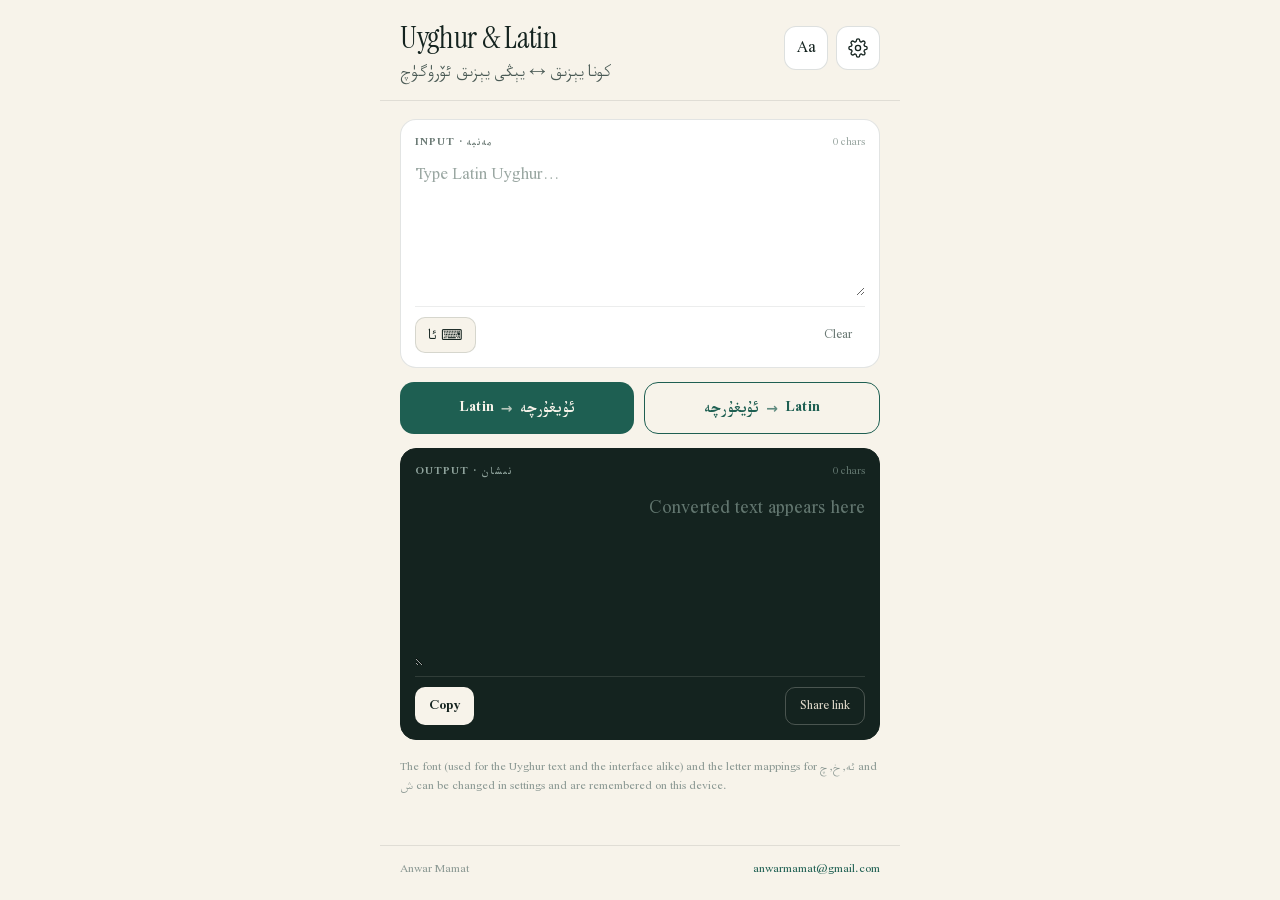
==== commit c1e3d95c: "Changed default Uyghur font" ====
--- a/index.html
+++ b/index.html
@@ -7,42 +7,78 @@
 <meta name="apple-mobile-web-app-capable" content="yes">
 <meta name="apple-mobile-web-app-status-bar-style" content="black-translucent">
 <title>Uyghur &amp; Latin — Alphabet Converter</title>
+<link rel="preload" href="fonts/UKIJTuzBasma.woff2" as="font" type="font/woff2" crossorigin>
+<link rel="preload" href="fonts/UKIJTuzBasmaBold.woff2" as="font" type="font/woff2" crossorigin>
 <link rel="preconnect" href="https://fonts.googleapis.com">
 <link rel="preconnect" href="https://fonts.gstatic.com" crossorigin>
-<link href="https://fonts.googleapis.com/css2?family=Instrument+Serif:ital@0;1&family=IBM+Plex+Sans:wght@400;500;600&family=Noto+Naskh+Arabic:wght@400;500;700&display=swap" rel="stylesheet">
+<link href="https://fonts.googleapis.com/css2?family=Instrument+Serif:ital@0;1&family=Noto+Naskh+Arabic:wght@400;500;700&display=swap" rel="stylesheet">
 <style>
   *, *::before, *::after { box-sizing: border-box; -webkit-tap-highlight-color: transparent; }
 
-  /* UKIJ faces, self-hosted. Subset to Latin + Arabic and converted to
-     woff2 (pixel-identical to the originals). `local()` first, so anyone
-     with the desktop font installed renders from disk and downloads
-     nothing; everyone else pulls ~25 KB, and only for the face they
-     actually pick. Fonts are free from http://www.ukij.org */
+  /* UKIJ faces, self-hosted. Subset to Latin + Arabic + the symbols the
+     interface draws, then converted to woff2 — verified pixel-identical to
+     the originals. Fonts are free from ukij.org.
+
+     Each family ships regular and bold, because the selected face sets the
+     interface as well as the Uyghur text and the UI has 600-weight labels;
+     without a real bold the browser would synthesize one. No local(): the
+     page should render the same for everyone rather than shifting for
+     whoever has the desktop fonts, and the installed originals differ from
+     these subsets at U+2192 (see fonts/README.md). Only Tuz Basma, the
+     default, is preloaded; the rest arrive when picked. */
   @font-face {
     font-family: 'UKIJ Tuz Basma';
-    src: local('UKIJ Tuz Basma'), url('fonts/UKIJTuzBasma.woff2') format('woff2');
+    src: url('fonts/UKIJTuzBasma.woff2') format('woff2');
     font-weight: 400;
     font-style: normal;
     font-display: swap;
   }
   @font-face {
+    font-family: 'UKIJ Tuz Basma';
+    src: url('fonts/UKIJTuzBasmaBold.woff2') format('woff2');
+    font-weight: 700;
+    font-style: normal;
+    font-display: swap;
+  }
+  @font-face {
     font-family: 'UKIJ Tuz Kitab';
-    src: local('UKIJ Tuz Kitab'), url('fonts/UKIJTuzKitab.woff2') format('woff2');
+    src: url('fonts/UKIJTuzKitab.woff2') format('woff2');
     font-weight: 400;
     font-style: normal;
     font-display: swap;
   }
   @font-face {
+    font-family: 'UKIJ Tuz Kitab';
+    src: url('fonts/UKIJTuzKitabBold.woff2') format('woff2');
+    font-weight: 700;
+    font-style: normal;
+    font-display: swap;
+  }
+  @font-face {
     font-family: 'UKIJ Basma Qara';
-    src: local('UKIJ Basma Qara'), url('fonts/UKIJBasmaQara.woff2') format('woff2');
+    src: url('fonts/UKIJBasmaQara.woff2') format('woff2');
     font-weight: 400;
     font-style: normal;
     font-display: swap;
   }
   @font-face {
+    font-family: 'UKIJ Basma Qara';
+    src: url('fonts/UKIJBasmaQaraBold.woff2') format('woff2');
+    font-weight: 700;
+    font-style: normal;
+    font-display: swap;
+  }
+  @font-face {
     font-family: 'UKIJ Tuz Gezit';
-    src: local('UKIJ Tuz Gezit'), url('fonts/UKIJTuzGezit.woff2') format('woff2');
+    src: url('fonts/UKIJTuzGezit.woff2') format('woff2');
     font-weight: 400;
+    font-style: normal;
+    font-display: swap;
+  }
+  @font-face {
+    font-family: 'UKIJ Tuz Gezit';
+    src: url('fonts/UKIJTuzGezitBold.woff2') format('woff2');
+    font-weight: 700;
     font-style: normal;
     font-display: swap;
   }
@@ -67,8 +103,9 @@
     --on-dark-muted: #8FA39C;
     --on-dark-faint: #62766F;
     --serif: 'Instrument Serif', Georgia, 'Times New Roman', serif;
-    --sans: 'IBM Plex Sans', system-ui, -apple-system, sans-serif;
-    --arabic: 'Noto Naskh Arabic', 'UKIJ Tuz Tom', 'Scheherazade New', serif;
+    /* --sans and --arabic both follow the selected font; see applyFont(). */
+    --sans: 'UKIJ Tuz Basma', system-ui, -apple-system, sans-serif;
+    --arabic: 'UKIJ Tuz Basma', 'Noto Naskh Arabic', serif;
   }
 
   html { -webkit-text-size-adjust: 100%; }
@@ -533,7 +570,7 @@
         </div>
       </section>
 
-      <p class="note">The Uyghur font and the letter mappings for <span lang="ug">ئە</span>, <span lang="ug">خ</span>, <span lang="ug">چ</span> and <span lang="ug">ش</span> can be changed in settings and are remembered on this device.</p>
+      <p class="note">The font (used for the Uyghur text and the interface alike) and the letter mappings for <span lang="ug">ئە</span>, <span lang="ug">خ</span>, <span lang="ug">چ</span> and <span lang="ug">ش</span> can be changed in settings and are remembered on this device.</p>
     </main>
 
     <footer class="site-foot">
@@ -550,7 +587,7 @@
       </div>
 
       <div class="sheet-section">
-        <span class="section-label">Uyghur font</span>
+        <span class="section-label">Font</span>
         <div class="font-list" id="fontRows"></div>
         <p class="sheet-note" id="fontHint"></p>
       </div>
@@ -632,16 +669,20 @@
      still ends in Noto Naskh Arabic in case a download fails.
      ------------------------------------------------------------------ */
   var FONTS = [
-    { id: 'noto',      name: 'Noto Naskh Arabic', note: 'Naskh, the default',   builtin: true },
-    { id: 'tuzbasma',  name: 'UKIJ Tuz Basma',    note: 'Body text' },
+    { id: 'tuzbasma',  name: 'UKIJ Tuz Basma',    note: 'Body text, the default' },
     { id: 'tuzkitab',  name: 'UKIJ Tuz Kitab',    note: 'Body text, wider' },
     { id: 'basmaqara', name: 'UKIJ Basma Qara',   note: 'Heavier, compact' },
-    { id: 'tuzgezit',  name: 'UKIJ Tuz Gezit',    note: 'Newspaper' }
+    { id: 'tuzgezit',  name: 'UKIJ Tuz Gezit',    note: 'Newspaper' },
+    { id: 'noto',      name: 'Noto Naskh Arabic', note: 'Naskh',  builtin: true }
   ];
   FONTS.forEach(function (f) {
+    // stack: Uyghur text.  uiStack: the Latin interface, same face.
     f.stack = f.builtin
       ? "'Noto Naskh Arabic', serif"
       : "'" + f.name + "', 'Noto Naskh Arabic', serif";
+    f.uiStack = f.builtin
+      ? "'Noto Naskh Arabic', system-ui, -apple-system, sans-serif"
+      : "'" + f.name + "', system-ui, -apple-system, sans-serif";
   });
   var FONT_SAMPLE = 'ئۇيغۇرچە يېزىق';
 
@@ -659,37 +700,56 @@
   ).split(' ');
 
   /* Build the settings-dependent part of the table. */
-  function buildTable(cfg) {
+  /* x cannot stand for both خ and ش. The settings UI stops you selecting
+     that pair, but the tables must be correct on their own too — otherwise
+     whichever entry happened to be pushed first would silently win. */
+  function normalize(cfg) {
+    var h = cfg.h === 'h' ? 'h' : 'x';
+    var sh = cfg.sh === 'x' ? 'x' : 'sh';
+    if (h === 'x' && sh === 'x') sh = 'sh';
+    return {
+      e: cfg.e === 'ë' ? 'ë' : 'e',
+      h: h,
+      q: cfg.q === 'q' ? 'q' : 'ch',
+      sh: sh
+    };
+  }
+
+  function buildTable(raw) {
+    var cfg = normalize(raw);
     var t = BASE.concat(PUNCT);
+
+    // The Yengi Yeziq letters for ھ and ق are always accepted as input,
+    // whichever convention is selected.
+    t = t.concat([['ⱨ', 'ھ', true], ['ⱪ', 'ق', true]]);
 
     // خ  and  ھ
     if (cfg.h === 'x') {
       t = t.concat([['x', 'خ'], ['h', 'ھ']]);
     } else {
-      // h is spoken for by خ, so ھ takes the digraph hh (plus ⱨ, the
-      // Yengi Yeziq letter, as an alias). Without this ھ was untypable.
-      t = t.concat([
-        ['h', 'خ'],
-        ['hh', 'ھ'],
-        ['ⱨ', 'ھ', true]
-      ]);
+      // h is spoken for by خ, so ھ takes the digraph hh. Without this ھ
+      // was untypable.
+      t = t.concat([['h', 'خ'], ['hh', 'ھ']]);
     }
 
     // چ  and  ق
     if (cfg.q === 'ch') {
       t = t.concat([['ch', 'چ'], ['q', 'ق']]);
     } else {
-      // q is spoken for by چ, so ق takes the digraph qh (plus ⱪ).
-      // Without this ق was untypable.
-      t = t.concat([
-        ['q', 'چ'],
-        ['qh', 'ق'],
-        ['ⱪ', 'ق', true]
-      ]);
+      // q is spoken for by چ, so ق takes the digraph qh. Without this ق
+      // was untypable.
+      t = t.concat([['q', 'چ'], ['qh', 'ق']]);
     }
 
     // ش
-    t = t.concat(cfg.sh === 'sh' ? [['sh', 'ش']] : [['x', 'ش']]);
+    if (cfg.sh === 'sh') {
+      t = t.concat([['sh', 'ش']]);
+      // With خ on h and ش on sh, nothing claimed x and it fell through as a
+      // literal Latin letter. Yengi Yeziq spells ش as x, so accept it.
+      if (cfg.h !== 'x') t = t.concat([['x', 'ش', true]]);
+    } else {
+      t = t.concat([['x', 'ش']]);
+    }
 
     // ە  and  ې
     if (cfg.e === 'e') {
@@ -791,7 +851,7 @@
      State
      ------------------------------------------------------------------ */
 
-  var state = { mode: 'l2u', font: 'noto', e: 'e', h: 'x', q: 'ch', sh: 'sh' };
+  var state = { mode: 'l2u', font: 'tuzbasma', e: 'e', h: 'x', q: 'ch', sh: 'sh' };
 
   function loadSettings() {
     try {
@@ -909,7 +969,13 @@
   /* ---- font picker ---- */
   function applyFont() {
     var f = fontById(state.font) || FONTS[0];
-    document.documentElement.style.setProperty('--arabic', f.stack);
+    var root = document.documentElement.style;
+    root.setProperty('--arabic', f.stack);
+    root.setProperty('--sans', f.uiStack);
+    // Headings keep Instrument Serif; only body/UI text follows the choice.
+    if (document.fonts && document.fonts.load) {
+      try { document.fonts.load('700 1em ' + f.uiStack, 'Settings'); } catch (err) { /* ignore */ }
+    }
   }
 
   /* The previews are the whole point of the picker, so the faces have to be
@@ -921,10 +987,9 @@
     if (fontsWarmed) return;
     fontsWarmed = true;
     if (!document.fonts || !document.fonts.load || typeof Promise === 'undefined') return;
-    var loads = FONTS.filter(function (f) { return !f.builtin; })
-      .map(function (f) {
-        return document.fonts.load('22px "' + f.name + '"', FONT_SAMPLE);
-      });
+    var loads = FONTS.map(function (f) {
+      return document.fonts.load('22px ' + f.stack, FONT_SAMPLE);
+    });
     Promise.all(loads).then(renderFonts, function () { /* offline — swap covers it */ });
   }
 
@@ -966,8 +1031,9 @@
     });
 
     $('fontHint').textContent =
-      'The four UKIJ faces are served with the page, so they work on any ' +
-      'device. Free downloads for desktop use at ukij.org.';
+      'Your choice sets the Uyghur text and the interface; headings keep ' +
+      'their own face. The four UKIJ faces are served with the page, so ' +
+      'they work on any device. Free for desktop use at ukij.org.';
   }
 
   /* ---- settings sheet ---- */
@@ -992,9 +1058,9 @@
       } },
     { key: 'sh', glyph: 'ش', choices: ['sh', 'x'],
       note: function () {
-        return state.sh === 'sh'
-          ? 'sh → ش'
-          : 'x → ش';
+        if (state.sh !== 'sh') return 'x → ش';
+        // With خ on h, nothing else claims x, so it is taken for ش too.
+        return state.h === 'x' ? 'sh → ش' : 'sh → ش, x → ش';
       } }
   ];
 
@@ -1043,7 +1109,8 @@
 
     $('settingsHint').textContent =
       'x cannot stand for both خ and ش, so choosing one moves the other. ' +
-      'When h or q is taken by خ or چ, the digraphs hh and qh cover ھ and ق.';
+      'When h or q is taken by خ or چ, the digraphs hh and qh cover ھ and ق, ' +
+      'as do the Yengi Yeziq letters ⱨ and ⱪ, which are always accepted.';
   }
 
   /* ---- alphabet chart ---- */
